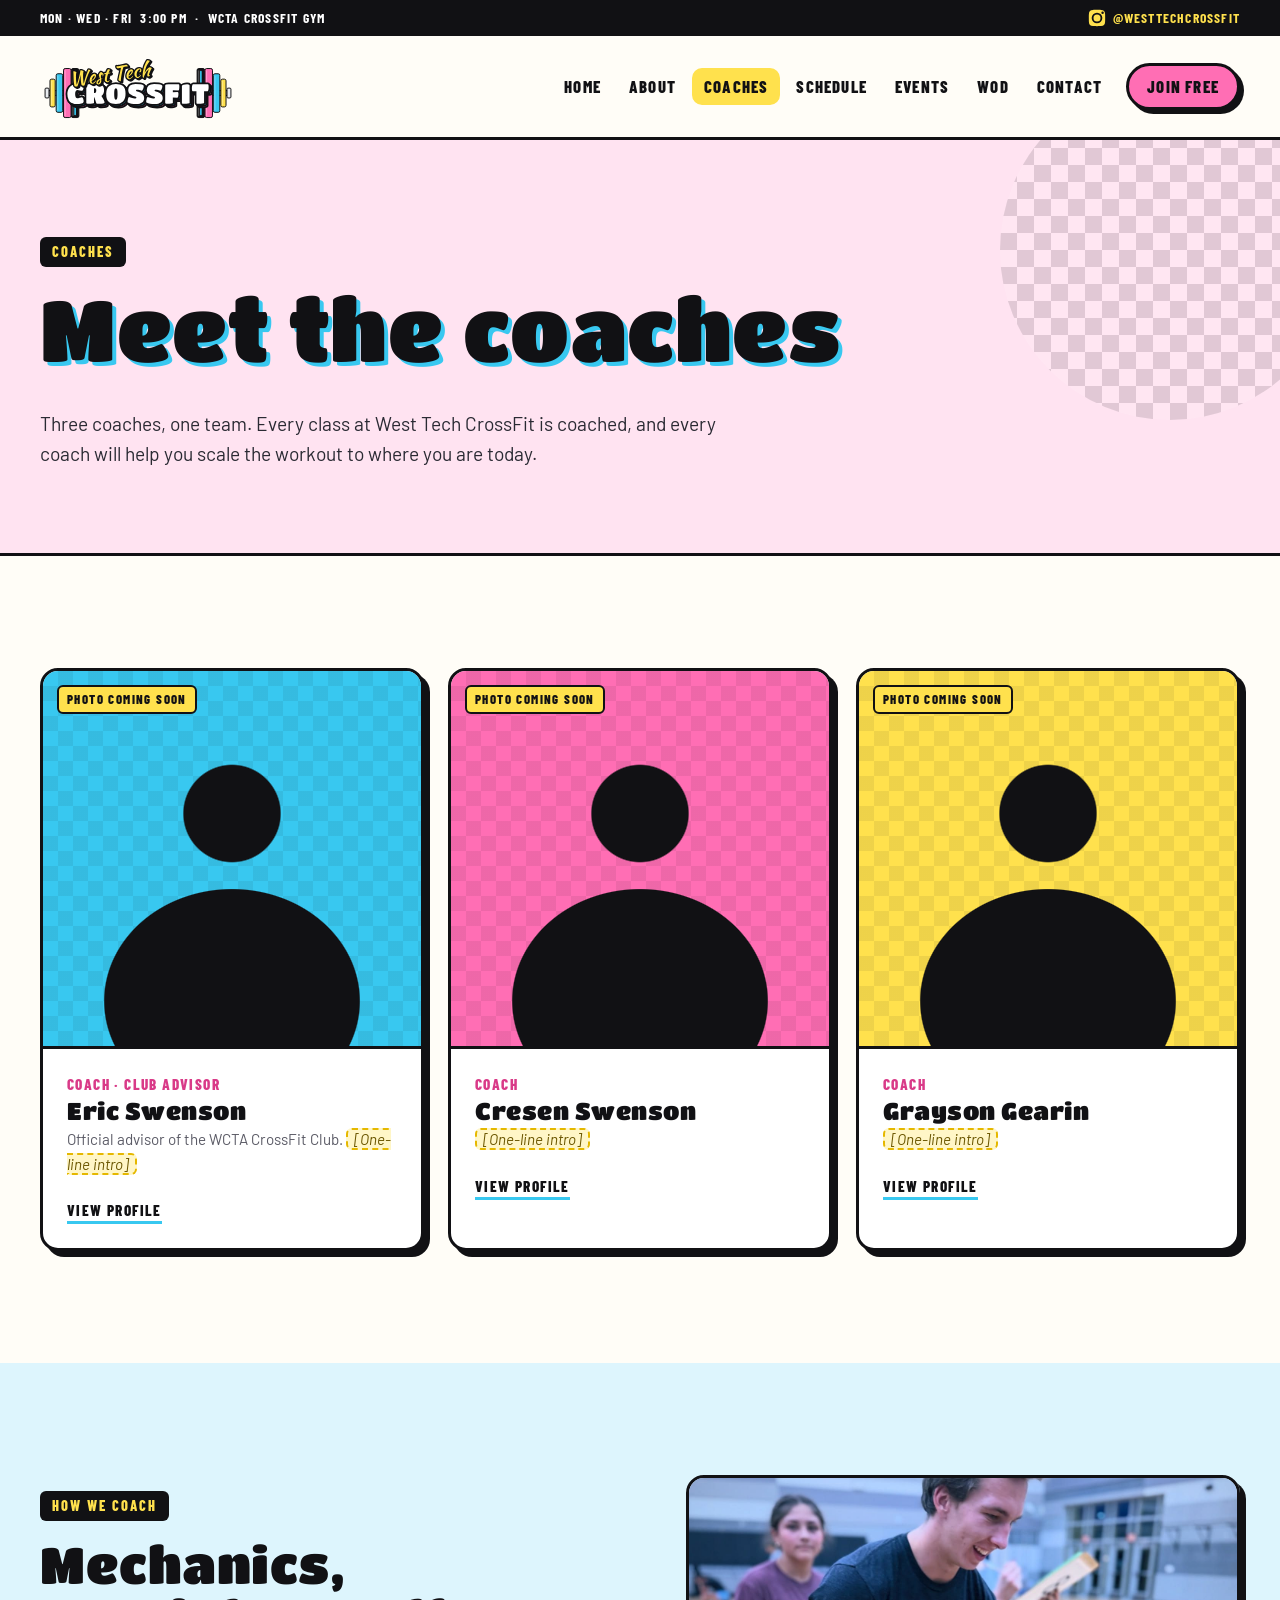
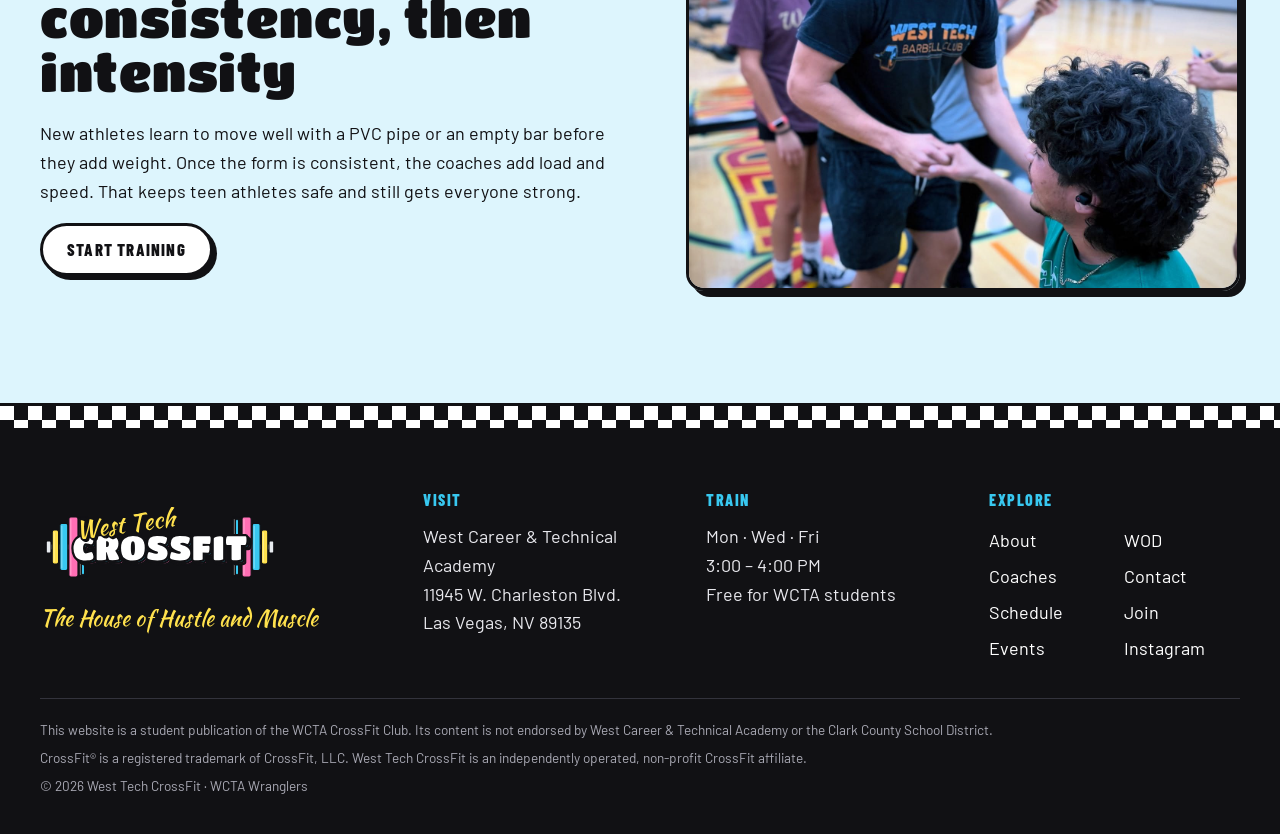
==== coaches/index.html @ 8a5da193 "Build West Tech CrossFit website Home, about, coaches (with profile pages), schedule, events, WOD, j" ====
<!doctype html>
<html lang="en">
<head>
  <meta charset="utf-8">
  <meta name="viewport" content="width=device-width, initial-scale=1">
  <title>Coaches · West Tech CrossFit</title>
  <meta name="description" content="Meet the West Tech CrossFit coaching team: Eric Swenson, Cresen Swenson and Grayson Gearin.">
  <link rel="icon" href="../assets/img/logo-mark.svg" type="image/svg+xml">
  <link rel="preconnect" href="https://fonts.googleapis.com">
  <link rel="preconnect" href="https://fonts.gstatic.com" crossorigin>
  <link href="https://fonts.googleapis.com/css2?family=Barlow+Condensed:wght@600;700;800&family=Barlow:wght@400;500;600;700&family=Kaushan+Script&family=Titan+One&display=swap" rel="stylesheet">
  <link rel="stylesheet" href="../assets/css/style.css">
  <script>document.documentElement.classList.add("js")</script>
</head>
<body data-root="../" data-page="coaches">
  <header id="site-header"></header>

  <main>
    <section class="page-hero pink">
      <div class="wrap">
        <span class="eyebrow">Coaches</span>
        <h1>Meet the coaches</h1>
        <p class="lead">Three coaches, one team. Every class at West Tech CrossFit is coached, and every coach will help you scale the workout to where you are today.</p>
      </div>
    </section>

    <section class="section">
      <div class="wrap">
        <div class="grid grid-3">
          <a class="card coach-card reveal" href="eric-swenson.html">
            <div class="photo-slot"><img src="../images/coaches/eric-swenson.jpg" alt="Coach Eric Swenson" data-fallback></div>
            <div class="coach-body">
              <span class="role">Coach · Club Advisor</span>
              <h3>Eric Swenson</h3>
              <p class="note">Official advisor of the WCTA CrossFit Club. <span class="tbd">[One-line intro]</span></p>
              <span class="more">View profile</span>
            </div>
          </a>
          <a class="card coach-card reveal" href="cresen-swenson.html">
            <div class="photo-slot pink"><img src="../images/coaches/cresen-swenson.jpg" alt="Coach Cresen Swenson" data-fallback></div>
            <div class="coach-body">
              <span class="role">Coach</span>
              <h3>Cresen Swenson</h3>
              <p class="note"><span class="tbd">[One-line intro]</span></p>
              <span class="more">View profile</span>
            </div>
          </a>
          <a class="card coach-card reveal" href="grayson-gearin.html">
            <div class="photo-slot yellow"><img src="../images/coaches/grayson-gearin.jpg" alt="Coach Grayson Gearin" data-fallback></div>
            <div class="coach-body">
              <span class="role">Coach</span>
              <h3>Grayson Gearin</h3>
              <p class="note"><span class="tbd">[One-line intro]</span></p>
              <span class="more">View profile</span>
            </div>
          </a>
        </div>
      </div>
    </section>

    <section class="section bg-cyan">
      <div class="wrap split">
        <div class="reveal">
          <span class="eyebrow">How we coach</span>
          <h2>Mechanics, consistency, then intensity</h2>
          <p>New athletes learn to move well with a PVC pipe or an empty bar before they add weight. Once the form is consistent, the coaches add load and speed. That keeps teen athletes safe and still gets everyone strong.</p>
          <a class="btn" href="../join.html">Start training</a>
        </div>
        <div class="framed reveal" style="aspect-ratio: 4 / 3"><img src="../images/gallery/judge-high-five.jpg" alt="A coach congratulating an athlete after a heat" loading="lazy"></div>
      </div>
    </section>
  </main>

  <footer id="site-footer"></footer>
  <script src="../assets/js/config.js"></script>
  <script src="../assets/js/site.js"></script>
</body>
</html>
---- assets/css/style.css ----
/* =========================================================
   West Tech CrossFit — site styles
   Palette pulled from the "Fast Times at West Tech High" look:
   cyan, pink, yellow, black-and-white checkerboard.
   ========================================================= */
:root {
  --bg: #FFFDF7;
  --paper: #FFFFFF;
  --ink: #111114;
  --ink-2: #2A2A33;
  --muted: #5B5B66;
  --line: #E8E4DA;
  --cyan: #38C8F0;
  --cyan-deep: #0E8FB8;
  --cyan-soft: #DDF5FD;
  --pink: #FF6EB4;
  --pink-deep: #D93A88;
  --pink-soft: #FFE3F1;
  --yellow: #FFE14D;
  --yellow-soft: #FFF6C7;
  --radius: 18px;
  --shadow: 6px 6px 0 var(--ink);
  --font-display: "Titan One", "Arial Black", system-ui, sans-serif;
  --font-cond: "Barlow Condensed", "Arial Narrow", system-ui, sans-serif;
  --font-body: "Barlow", system-ui, -apple-system, "Segoe UI", sans-serif;
  --font-script: "Kaushan Script", "Brush Script MT", cursive;
}

*, *::before, *::after { box-sizing: border-box; }
html { scroll-behavior: smooth; -webkit-text-size-adjust: 100%; }
body {
  margin: 0;
  background: var(--bg);
  color: var(--ink);
  font: 400 18px/1.6 var(--font-body);
  overflow-x: hidden;
}
img { max-width: 100%; display: block; }
a { color: var(--cyan-deep); text-decoration-thickness: 2px; text-underline-offset: 3px; }
a:hover { color: var(--pink-deep); }
h1, h2, h3 { font-family: var(--font-display); font-weight: 400; line-height: 1.05; letter-spacing: .5px; margin: 0 0 .4em; }
h1 { font-size: clamp(2.6rem, 7vw, 5.4rem); }
h2 { font-size: clamp(2rem, 4.5vw, 3.2rem); }
h3 { font-size: 1.5rem; }
h4 { font-family: var(--font-cond); text-transform: uppercase; letter-spacing: 1.5px; font-weight: 800; font-size: 1rem; margin: 0 0 .6em; }
p { margin: 0 0 1em; }
.sr-only { position: absolute; width: 1px; height: 1px; overflow: hidden; clip: rect(0 0 0 0); white-space: nowrap; }
.wrap { width: min(1200px, 100% - 32px); margin-inline: auto; }
.script { font-family: var(--font-script); }
.eyebrow {
  display: inline-block; font: 800 .9rem/1 var(--font-cond); text-transform: uppercase; letter-spacing: 2px;
  background: var(--ink); color: var(--yellow); padding: 8px 12px; border-radius: 6px; margin-bottom: 16px;
}
.lead { font-size: 1.2rem; color: var(--ink-2); max-width: 62ch; }

/* Placeholder text you still need to fill in */
.tbd {
  background: var(--yellow-soft);
  border: 2px dashed #E5B800;
  border-radius: 6px;
  padding: 0 6px;
  color: #6B5600;
  font-style: italic;
}

/* ---------- Buttons ---------- */
.btn {
  display: inline-flex; align-items: center; gap: 8px;
  font: 800 1.05rem/1 var(--font-cond); text-transform: uppercase; letter-spacing: 1.2px;
  padding: 15px 24px; border-radius: 999px; border: 3px solid var(--ink);
  color: var(--ink); background: var(--paper); text-decoration: none;
  box-shadow: 4px 4px 0 var(--ink); transition: transform .12s ease, box-shadow .12s ease;
  cursor: pointer;
}
.btn:hover { transform: translate(-2px, -2px); box-shadow: 6px 6px 0 var(--ink); color: var(--ink); }
.btn:active { transform: translate(2px, 2px); box-shadow: 1px 1px 0 var(--ink); }
.btn-pink { background: var(--pink); }
.btn-cyan { background: var(--cyan); }
.btn-yellow { background: var(--yellow); }
.btn.is-disabled { opacity: .55; pointer-events: none; }

/* ---------- Header ---------- */
#site-header { position: sticky; top: 0; z-index: 50; background: rgba(255, 253, 247, .94); backdrop-filter: blur(8px); border-bottom: 3px solid var(--ink); }
.topbar { background: var(--ink); color: #fff; font: 700 .85rem/1 var(--font-cond); letter-spacing: 1.2px; text-transform: uppercase; }
.topbar-inner { display: flex; justify-content: space-between; align-items: center; padding: 8px 0; gap: 12px; }
.topbar a { color: var(--yellow); text-decoration: none; display: inline-flex; align-items: center; gap: 6px; }
.nav { display: flex; align-items: center; justify-content: space-between; gap: 16px; padding: 8px 0; }
.brand img { width: 196px; height: auto; }
.nav-links { list-style: none; display: flex; align-items: center; gap: 4px; margin: 0; padding: 0; }
.nav-links a:not(.btn) {
  display: block; padding: 10px 12px; border-radius: 10px;
  font: 800 1.05rem/1 var(--font-cond); text-transform: uppercase; letter-spacing: 1.2px;
  color: var(--ink); text-decoration: none;
}
.nav-links a:not(.btn):hover { background: var(--cyan-soft); }
.nav-links a[aria-current="page"] { background: var(--yellow); }
.nav-cta { margin-left: 8px; }
.nav-cta .btn { padding: 12px 18px; }
.nav-toggle { display: none; background: none; border: 3px solid var(--ink); border-radius: 10px; width: 48px; height: 44px; padding: 8px; cursor: pointer; }
.nav-toggle span:not(.sr-only) { display: block; height: 3px; background: var(--ink); border-radius: 2px; margin: 4px 0; transition: transform .2s; }

@media (max-width: 960px) {
  .topbar-inner span { display: none; }
  .topbar-inner { justify-content: flex-end; }
  .nav-toggle { display: block; }
  .nav-links {
    display: none; position: absolute; left: 0; right: 0; top: 100%;
    flex-direction: column; align-items: stretch; gap: 0;
    background: var(--bg); border-bottom: 3px solid var(--ink); padding: 8px 16px 16px;
  }
  #site-header.open .nav-links { display: flex; }
  .nav-links a:not(.btn) { padding: 14px 8px; font-size: 1.2rem; border-bottom: 1px solid var(--line); border-radius: 0; }
  .nav-cta { margin: 12px 0 0; }
  .nav-cta .btn { justify-content: center; width: 100%; }
  #site-header.open .nav-toggle span:nth-child(1) { transform: translateY(7px) rotate(45deg); }
  #site-header.open .nav-toggle span:nth-child(2) { opacity: 0; }
  #site-header.open .nav-toggle span:nth-child(3) { transform: translateY(-7px) rotate(-45deg); }
  .brand img { width: 140px; }
}

/* ---------- Decorative bits ---------- */
.checker-band {
  height: 28px;
  background: conic-gradient(var(--ink) 25%, #fff 0 50%, var(--ink) 0 75%, #fff 0) 0 0 / 28px 28px;
  border-block: 3px solid var(--ink);
}
.blob { position: absolute; border-radius: 50%; z-index: 0; pointer-events: none; }

/* ---------- Hero ---------- */
.hero { position: relative; min-height: min(88vh, 820px); display: grid; align-items: end; color: #fff; overflow: hidden; border-bottom: 3px solid var(--ink); }
.hero-media { position: absolute; inset: 0; }
.hero-media img { width: 100%; height: 100%; object-fit: cover; object-position: 50% 30%; }
.hero::after {
  content: ""; position: absolute; inset: 0;
  background:
    linear-gradient(180deg, rgba(17,17,20,.05) 0%, rgba(17,17,20,.35) 45%, rgba(17,17,20,.88) 100%),
    linear-gradient(100deg, rgba(56,200,240,.35), rgba(255,110,180,.25));
}
.hero-content { position: relative; z-index: 1; padding: 120px 0 64px; }
.hero h1 { color: #fff; text-shadow: 4px 4px 0 var(--pink), 8px 8px 0 var(--ink); max-width: 13ch; }
.hero .script { font-size: clamp(1.6rem, 3.5vw, 2.4rem); color: var(--yellow); display: block; margin-bottom: 4px; text-shadow: 2px 2px 0 var(--ink); }
.hero p { font-size: 1.25rem; max-width: 52ch; color: #F4F4F6; }
.hero-ctas { display: flex; flex-wrap: wrap; gap: 14px; margin-top: 26px; }

/* Ticker */
.ticker { background: var(--yellow); border-bottom: 3px solid var(--ink); overflow: hidden; white-space: nowrap; }
.ticker-track { display: inline-flex; gap: 40px; padding: 14px 0; animation: ticker 32s linear infinite; font: 800 1.3rem/1 var(--font-cond); text-transform: uppercase; letter-spacing: 1.5px; }
.ticker-track span::after { content: "✦"; margin-left: 40px; color: var(--pink-deep); }
@keyframes ticker { to { transform: translateX(-50%); } }
@media (prefers-reduced-motion: reduce) { .ticker-track { animation: none; } html { scroll-behavior: auto; } }

/* ---------- Sections ---------- */
.section { padding: clamp(64px, 9vw, 112px) 0; position: relative; }
.section-head { display: flex; justify-content: space-between; align-items: end; gap: 24px; flex-wrap: wrap; margin-bottom: 40px; }
.section-head h2 { margin: 0; }
.section-head p { margin: 0; max-width: 46ch; color: var(--muted); }
.bg-cyan { background: var(--cyan-soft); }
.bg-pink { background: var(--pink-soft); }
.bg-yellow { background: var(--yellow-soft); }
.bg-ink { background: var(--ink); color: #fff; }
.bg-ink .section-head p, .bg-ink .lead { color: #D6D6DE; }

.page-hero { padding: clamp(56px, 8vw, 96px) 0 clamp(40px, 6vw, 64px); position: relative; overflow: hidden; border-bottom: 3px solid var(--ink); background: var(--cyan-soft); }
.page-hero.pink { background: var(--pink-soft); }
.page-hero.yellow { background: var(--yellow-soft); }
.page-hero .wrap { position: relative; z-index: 1; }
.page-hero h1 { text-shadow: 4px 4px 0 var(--pink); }
.page-hero.pink h1 { text-shadow: 4px 4px 0 var(--cyan); }
.page-hero::before {
  content: ""; position: absolute; right: -60px; top: -60px; width: 340px; height: 340px; border-radius: 50%;
  background: conic-gradient(var(--ink) 25%, #fff 0 50%, var(--ink) 0 75%, #fff 0) 0 0 / 34px 34px;
  opacity: .12;
}

/* ---------- Cards ---------- */
.grid { display: grid; gap: 24px; }
.grid-3 { grid-template-columns: repeat(auto-fit, minmax(min(280px, 100%), 1fr)); }
.grid-2 { grid-template-columns: repeat(auto-fit, minmax(min(380px, 100%), 1fr)); }
.card {
  background: var(--paper); border: 3px solid var(--ink); border-radius: var(--radius);
  box-shadow: var(--shadow); padding: 28px; position: relative; color: var(--ink);
}
.card h3 { margin-bottom: .3em; }
.card .tag { font: 800 .85rem/1 var(--font-cond); text-transform: uppercase; letter-spacing: 1.5px; color: var(--muted); }
.card.cyan { background: var(--cyan); }
.card.pink { background: var(--pink); }
.card.yellow { background: var(--yellow); }
.card .icon { width: 56px; height: 56px; border-radius: 14px; border: 3px solid var(--ink); background: #fff; display: grid; place-items: center; font-size: 28px; margin-bottom: 16px; }
.program-card { padding: 0; overflow: hidden; display: flex; flex-direction: column; }
.program-card .program-img { aspect-ratio: 4 / 3; border-bottom: 3px solid var(--ink); background: var(--cyan-soft); overflow: hidden; }
.program-card .program-img img { width: 100%; height: 100%; object-fit: cover; }
.program-card .program-body { padding: 24px 26px 28px; flex: 1; }

/* Quick facts */
.facts { display: grid; grid-template-columns: repeat(auto-fit, minmax(min(220px, 100%), 1fr)); gap: 0; border: 3px solid var(--ink); border-radius: var(--radius); overflow: hidden; background: var(--paper); box-shadow: var(--shadow); }
.fact { padding: 26px; border-right: 3px solid var(--ink); }
.fact:last-child { border-right: 0; }
.fact strong { display: block; font: 400 2rem/1.1 var(--font-display); }
.fact span { font: 700 .95rem/1.3 var(--font-cond); text-transform: uppercase; letter-spacing: 1.3px; color: var(--muted); }
.fact:nth-child(1) { background: var(--cyan-soft); }
.fact:nth-child(2) { background: var(--pink-soft); }
.fact:nth-child(3) { background: var(--yellow-soft); }
@media (max-width: 760px) { .fact { border-right: 0; border-bottom: 3px solid var(--ink); } .fact:last-child { border-bottom: 0; } }

/* ---------- Gallery ---------- */
.gallery { display: grid; grid-template-columns: repeat(4, 1fr); grid-auto-rows: 230px; grid-auto-flow: dense; gap: 14px; }
.gallery a { display: block; border: 3px solid var(--ink); border-radius: 14px; overflow: hidden; position: relative; background: var(--ink); }
.gallery a.big { grid-column: span 2; grid-row: span 2; }
.gallery a.tall { grid-row: span 2; }
.gallery a.wide { grid-column: span 2; }
.gallery img { width: 100%; height: 100%; object-fit: cover; transition: transform .4s ease, opacity .3s; }
@media (max-width: 820px) {
  .gallery { grid-template-columns: repeat(2, 1fr); grid-auto-rows: 170px; gap: 10px; }
}
.gallery a:hover img { transform: scale(1.04); opacity: .92; }
.gallery a::after {
  content: attr(data-caption); position: absolute; left: 10px; bottom: 10px; right: 10px;
  font: 800 .85rem/1.2 var(--font-cond); text-transform: uppercase; letter-spacing: 1.2px;
  color: var(--ink); background: var(--yellow); border: 2px solid var(--ink); border-radius: 8px; padding: 6px 9px;
  width: fit-content; transform: translateY(8px); opacity: 0; transition: .2s;
}
.gallery a:hover::after, .gallery a:focus-visible::after { opacity: 1; transform: none; }

.lightbox { position: fixed; inset: 0; z-index: 100; background: rgba(10,10,12,.94); display: none; align-items: center; justify-content: center; padding: 56px 64px; }
.lightbox.open { display: flex; }
.lightbox img { max-width: 100%; max-height: 100%; border: 3px solid #fff; border-radius: 12px; }
.lightbox button { position: absolute; background: var(--yellow); color: var(--ink); border: 3px solid var(--ink); border-radius: 50%; width: 52px; height: 52px; font-size: 30px; line-height: 1; cursor: pointer; }
.lb-close { top: 14px; right: 14px; }
.lb-prev { left: 12px; top: 50%; transform: translateY(-50%); }
.lb-next { right: 12px; top: 50%; transform: translateY(-50%); }
@media (max-width: 600px) { .lightbox { padding: 72px 8px; } .lb-prev, .lb-next { top: auto; bottom: 10px; transform: none; } }

/* ---------- Coaches ---------- */
.coach-card { padding: 0; overflow: hidden; text-decoration: none; display: flex; flex-direction: column; transition: transform .15s, box-shadow .15s; }
.coach-card:hover { transform: translate(-3px, -3px); box-shadow: 9px 9px 0 var(--ink); color: var(--ink); }
.coach-card .coach-body { padding: 20px 24px 24px; }
.coach-card h3 { margin: 0 0 4px; }
.coach-card .role { font: 800 .95rem/1.2 var(--font-cond); text-transform: uppercase; letter-spacing: 1.4px; color: var(--pink-deep); }
.coach-card .more { display: inline-block; margin-top: 12px; font: 800 .95rem/1 var(--font-cond); text-transform: uppercase; letter-spacing: 1.4px; color: var(--ink); border-bottom: 3px solid var(--cyan); padding-bottom: 3px; }

.photo-slot { position: relative; aspect-ratio: 4 / 5; background: var(--cyan-soft); border-bottom: 3px solid var(--ink); overflow: hidden; }
.photo-slot img { width: 100%; height: 100%; object-fit: cover; }
.photo-slot.empty {
  background:
    radial-gradient(circle at 50% 38%, var(--ink) 0 16%, transparent 16.5%),
    radial-gradient(ellipse 34% 30% at 50% 88%, var(--ink) 0 99%, transparent 100%),
    conic-gradient(rgba(17,17,20,.07) 25%, transparent 0 50%, rgba(17,17,20,.07) 0 75%, transparent 0) 0 0 / 30px 30px,
    var(--slot-bg, var(--cyan));
}
.photo-slot.empty::after {
  content: "Photo coming soon"; position: absolute; top: 14px; left: 14px;
  font: 800 .8rem/1 var(--font-cond); text-transform: uppercase; letter-spacing: 1.4px;
  background: var(--yellow); border: 2px solid var(--ink); border-radius: 6px; padding: 6px 8px;
}
.photo-slot.pink { --slot-bg: var(--pink); }
.photo-slot.yellow { --slot-bg: var(--yellow); }

.profile { display: grid; grid-template-columns: minmax(260px, 400px) 1fr; gap: clamp(28px, 5vw, 64px); align-items: start; }
.profile .photo-frame { border: 3px solid var(--ink); border-radius: var(--radius); overflow: hidden; box-shadow: var(--shadow); position: sticky; top: 140px; }
.profile .photo-frame .photo-slot { border-bottom: 0; }
.profile h1 { margin-bottom: 8px; }
.profile .role { font: 800 1.1rem/1.2 var(--font-cond); text-transform: uppercase; letter-spacing: 1.6px; color: var(--pink-deep); margin-bottom: 24px; }
@media (max-width: 820px) { .profile { grid-template-columns: 1fr; } .profile .photo-frame { position: static; max-width: 420px; } }
.profile-block { margin-top: 36px; }
.profile-block h2 { font-size: 1.9rem; display: flex; align-items: center; gap: 12px; }
.profile-block h2::before { content: ""; width: 18px; height: 18px; border-radius: 50%; background: var(--cyan); border: 3px solid var(--ink); flex: none; }
.cert-list { list-style: none; padding: 0; margin: 0; display: grid; gap: 12px; grid-template-columns: repeat(auto-fill, minmax(min(240px, 100%), 1fr)); }
.cert {
  border: 3px solid var(--ink); border-radius: 14px; padding: 14px 16px; background: var(--paper);
  display: grid; grid-template-columns: 48px 1fr; gap: 12px; align-items: center; box-shadow: 3px 3px 0 var(--ink);
}
.cert .badge { width: 48px; height: 48px; border-radius: 50%; border: 3px solid var(--ink); display: grid; place-items: center; font: 400 .85rem/1 var(--font-display); background: var(--yellow); }
.cert:nth-child(3n+2) .badge { background: var(--cyan); }
.cert:nth-child(3n+3) .badge { background: var(--pink); }
.cert strong { display: block; font: 800 1.05rem/1.2 var(--font-cond); text-transform: uppercase; letter-spacing: 1px; }
.cert small { color: var(--muted); font-size: .9rem; }
.stat-row { display: grid; grid-template-columns: repeat(auto-fit, minmax(min(180px, 100%), 1fr)); gap: 12px; }
.stat { border: 3px solid var(--ink); border-radius: 14px; padding: 14px 16px; background: var(--paper); }
.stat span { display: block; font: 800 .8rem/1.2 var(--font-cond); text-transform: uppercase; letter-spacing: 1.4px; color: var(--muted); }
.stat strong { font-size: 1.1rem; }
.crumbs { font: 700 .95rem/1 var(--font-cond); text-transform: uppercase; letter-spacing: 1.3px; margin-bottom: 24px; }
.crumbs a { color: var(--ink); }

/* ---------- Schedule ---------- */
.week { display: grid; grid-template-columns: repeat(5, 1fr); border: 3px solid var(--ink); border-radius: var(--radius); overflow: hidden; background: var(--paper); box-shadow: var(--shadow); }
.day { border-right: 3px solid var(--ink); min-height: 220px; display: flex; flex-direction: column; }
.day:last-child { border-right: 0; }
.day h3 { margin: 0; padding: 14px; font-size: 1.3rem; border-bottom: 3px solid var(--ink); background: var(--ink); color: #fff; text-align: center; }
.day .slot { margin: 12px; padding: 14px; border: 3px solid var(--ink); border-radius: 12px; background: var(--cyan); }
.day .slot.adult { background: var(--pink); }
.day .slot strong { display: block; font: 800 1.15rem/1.15 var(--font-cond); text-transform: uppercase; letter-spacing: .8px; }
.day .slot span { font-size: .95rem; }
.day .rest { margin: auto; color: var(--muted); font: 700 .95rem/1 var(--font-cond); text-transform: uppercase; letter-spacing: 1.4px; padding: 24px 8px; text-align: center; }
@media (max-width: 820px) { .week { grid-template-columns: 1fr; } .day { border-right: 0; border-bottom: 3px solid var(--ink); min-height: 0; } .day:last-child { border-bottom: 0; } .day .rest { padding: 16px; } }

.map { border: 3px solid var(--ink); border-radius: var(--radius); overflow: hidden; box-shadow: var(--shadow); aspect-ratio: 16 / 10; background: var(--cyan-soft); }
.map iframe { width: 100%; height: 100%; border: 0; display: block; }

/* ---------- Events ---------- */
.event { display: grid; grid-template-columns: 300px 1fr; border: 3px solid var(--ink); border-radius: var(--radius); overflow: hidden; background: var(--paper); box-shadow: var(--shadow); }
.event + .event { margin-top: 32px; }
.event-art { position: relative; border-right: 3px solid var(--ink); display: grid; place-items: center; padding: 28px; text-align: center; min-height: 260px; overflow: hidden; }
.event-art .big { font: 400 2.4rem/1 var(--font-display); color: #fff; text-shadow: 3px 3px 0 var(--ink); -webkit-text-stroke: 1.5px var(--ink); position: relative; }
.event-art .sub { font: 800 1rem/1.1 var(--font-cond); text-transform: uppercase; letter-spacing: 2px; background: var(--ink); color: #fff; padding: 6px 10px; border-radius: 6px; display: inline-block; margin-top: 12px; position: relative; }
.art-fast { background: conic-gradient(var(--ink) 25%, #fff 0 50%, var(--ink) 0 75%, #fff 0) 0 0 / 40px 40px; }
.art-fast::before { content: ""; position: absolute; width: 220px; height: 220px; border-radius: 50%; background: var(--yellow); left: -60px; bottom: -70px; border: 3px solid var(--ink); }
.art-fast::after { content: ""; position: absolute; width: 160px; height: 160px; background: var(--pink); right: -40px; top: -30px; transform: rotate(28deg); border: 3px solid var(--ink); }
.art-fast .disc { position: relative; z-index: 1; background: var(--ink); border-radius: 50%; width: 200px; height: 200px; display: grid; place-items: center; border: 4px solid #fff; box-shadow: 0 0 0 3px var(--ink); }
.art-fast .big { font-size: 2.1rem; color: #fff; text-shadow: none; -webkit-text-stroke: 0; transform: rotate(-6deg); }
.art-teen { background: linear-gradient(135deg, var(--cyan), var(--pink)); }
.art-open { background: var(--yellow); }
.art-masters { background: var(--pink); }
.event-body { padding: 28px 32px; }
.event-meta { display: flex; flex-wrap: wrap; gap: 8px; margin-bottom: 14px; }
.chip { font: 800 .85rem/1 var(--font-cond); text-transform: uppercase; letter-spacing: 1.3px; padding: 8px 10px; border: 2px solid var(--ink); border-radius: 999px; background: var(--paper); }
.chip.c { background: var(--cyan-soft); }
.chip.p { background: var(--pink-soft); }
.chip.y { background: var(--yellow-soft); }
.checklist { list-style: none; padding: 0; margin: 0 0 18px; display: grid; gap: 6px; }
.checklist li { padding-left: 30px; position: relative; }
.checklist li::before { content: "✓"; position: absolute; left: 0; top: 2px; width: 22px; height: 22px; border-radius: 50%; background: var(--cyan); border: 2px solid var(--ink); display: grid; place-items: center; font-size: .8rem; font-weight: 800; }
.timeline { list-style: none; padding: 0; margin: 0 0 18px; display: grid; gap: 8px; }
.timeline li { display: flex; gap: 12px; align-items: baseline; }
.timeline b { font: 800 1rem/1.2 var(--font-cond); text-transform: uppercase; letter-spacing: 1px; min-width: 9.5em; }
@media (max-width: 820px) { .event { grid-template-columns: 1fr; } .event-art { border-right: 0; border-bottom: 3px solid var(--ink); min-height: 220px; } .event-body { padding: 22px; } }

/* ---------- WOD ---------- */
.wod-board { background: var(--ink); color: #fff; border: 3px solid var(--ink); border-radius: var(--radius); box-shadow: 6px 6px 0 var(--pink); padding: clamp(24px, 4vw, 40px); }
.wod-board h3 { color: var(--yellow); font-size: 2rem; }
.wod-board .movements { font: 700 1.35rem/1.6 var(--font-cond); text-transform: uppercase; letter-spacing: 1px; margin: 12px 0 18px; }
.wod-board .scales { display: grid; grid-template-columns: repeat(auto-fit, minmax(min(200px, 100%), 1fr)); gap: 12px; }
.wod-board .scale { border: 2px solid #fff; border-radius: 12px; padding: 12px 14px; }
.wod-board .scale b { font: 800 .95rem/1 var(--font-cond); text-transform: uppercase; letter-spacing: 1.4px; display: block; margin-bottom: 6px; }
.wod-board .scale:nth-child(1) b { color: var(--pink); }
.wod-board .scale:nth-child(2) b { color: var(--cyan); }
.wod-board .scale:nth-child(3) b { color: var(--yellow); }
#sugarwod-embed.live { border: 3px solid var(--ink); border-radius: var(--radius); overflow: hidden; box-shadow: var(--shadow); background: #fff; }
#sugarwod-embed iframe { width: 100%; height: 720px; border: 0; display: block; }
.bench { border: 3px solid var(--ink); border-radius: var(--radius); padding: 22px 24px; background: var(--paper); box-shadow: 4px 4px 0 var(--ink); }
.bench h3 { font-size: 1.8rem; margin: 0; }
.bench .type { font: 800 .85rem/1 var(--font-cond); text-transform: uppercase; letter-spacing: 1.4px; color: var(--pink-deep); margin-bottom: 10px; display: block; }
.bench ul { margin: 0 0 10px; padding-left: 1.1em; }
.bench .scaled { font-size: .95rem; color: var(--muted); border-top: 2px dashed var(--line); padding-top: 10px; margin: 0; }

/* ---------- Join / FAQ ---------- */
.steps { counter-reset: s; display: grid; gap: 24px; grid-template-columns: repeat(auto-fit, minmax(min(260px, 100%), 1fr)); }
.step { counter-increment: s; }
.step::before { content: counter(s); display: grid; place-items: center; width: 64px; height: 64px; border-radius: 50%; border: 3px solid var(--ink); background: var(--yellow); font: 400 2rem/1 var(--font-display); margin-bottom: 14px; box-shadow: 3px 3px 0 var(--ink); }
.step:nth-child(2)::before { background: var(--cyan); }
.step:nth-child(3)::before { background: var(--pink); }
details { border: 3px solid var(--ink); border-radius: 14px; background: var(--paper); padding: 0 20px; box-shadow: 3px 3px 0 var(--ink); }
details + details { margin-top: 14px; }
summary { cursor: pointer; padding: 18px 0; font: 800 1.2rem/1.3 var(--font-cond); text-transform: uppercase; letter-spacing: .8px; list-style: none; display: flex; justify-content: space-between; gap: 16px; }
summary::-webkit-details-marker { display: none; }
summary::after { content: "+"; font: 400 1.6rem/1 var(--font-display); color: var(--pink-deep); }
details[open] summary::after { content: "–"; }
details p { padding-bottom: 6px; }

/* ---------- CTA band ---------- */
.cta-band { background: var(--pink); border-block: 3px solid var(--ink); position: relative; overflow: hidden; }
.cta-band .wrap { display: flex; flex-wrap: wrap; align-items: center; justify-content: space-between; gap: 24px; padding: clamp(48px, 7vw, 80px) 0; position: relative; z-index: 1; }
.cta-band h2 { margin: 0; text-shadow: 3px 3px 0 #fff; max-width: 16ch; }
.cta-band::before { content: ""; position: absolute; right: -80px; bottom: -120px; width: 380px; height: 380px; border-radius: 50%; background: var(--yellow); border: 3px solid var(--ink); }

/* ---------- Split layout ---------- */
.split { display: grid; grid-template-columns: 1.05fr 1fr; gap: clamp(28px, 5vw, 64px); align-items: center; }
.split.flip > :first-child { order: 2; }
.framed { border: 3px solid var(--ink); border-radius: var(--radius); overflow: hidden; box-shadow: var(--shadow); }
.framed img { width: 100%; height: 100%; object-fit: cover; }
@media (max-width: 860px) { .split { grid-template-columns: 1fr; } .split.flip > :first-child { order: 0; } }

/* ---------- Instagram strip ---------- */
.ig-strip { display: flex; flex-wrap: wrap; align-items: center; justify-content: space-between; gap: 20px; border: 3px solid var(--ink); border-radius: var(--radius); padding: 28px 32px; background: linear-gradient(110deg, var(--cyan-soft), var(--pink-soft) 60%, var(--yellow-soft)); box-shadow: var(--shadow); }
.ig-strip h3 { margin: 0; font-size: 2rem; }

/* ---------- Forms ---------- */
.form { display: grid; gap: 16px; }
.form .row { display: grid; grid-template-columns: 1fr 1fr; gap: 16px; }
@media (max-width: 640px) { .form .row { grid-template-columns: 1fr; } }
label { font: 800 .95rem/1.2 var(--font-cond); text-transform: uppercase; letter-spacing: 1.3px; display: grid; gap: 6px; }
input, select, textarea {
  font: 400 1.05rem/1.4 var(--font-body); color: var(--ink);
  border: 3px solid var(--ink); border-radius: 12px; padding: 12px 14px; background: #fff; width: 100%;
}
input:focus, select:focus, textarea:focus { outline: 3px solid var(--cyan); outline-offset: 2px; }
textarea { min-height: 150px; resize: vertical; }
.form-status { font-weight: 600; min-height: 1.4em; margin: 0; }
.contact-list { list-style: none; padding: 0; margin: 0; display: grid; gap: 14px; }
.contact-list li { border: 3px solid var(--ink); border-radius: 14px; padding: 14px 16px; background: var(--paper); }
.contact-list span { display: block; font: 800 .8rem/1.2 var(--font-cond); text-transform: uppercase; letter-spacing: 1.4px; color: var(--muted); }
.contact-list a { font-weight: 600; word-break: break-word; }

/* ---------- Footer ---------- */
#site-footer { background: var(--ink); color: #E9E9EE; margin-top: 0; }
.footer-grid { display: grid; grid-template-columns: 1.4fr 1fr 1fr 1fr; gap: 32px; padding: 56px 0 32px; }
.footer-brand img { width: 240px; height: auto; }
.footer-brand .script { color: var(--yellow); font-size: 1.4rem; margin-top: 10px; }
#site-footer h4 { color: var(--cyan); }
.footer-links { list-style: none; padding: 0; margin: 0; columns: 2; }
.footer-links a { color: #fff; text-decoration: none; line-height: 2; }
.footer-links a:hover { color: var(--pink); }
.legal { border-top: 1px solid #33333C; padding: 20px 0 32px; font-size: .85rem; color: #A9A9B4; }
.legal p { margin: 0 0 6px; }
@media (max-width: 860px) { .footer-grid { grid-template-columns: 1fr 1fr; } .footer-brand { grid-column: 1 / -1; } }
@media (max-width: 480px) { .footer-grid { grid-template-columns: 1fr; } }

/* ---------- Reveal animation ---------- */
.js .reveal { opacity: 0; transform: translateY(24px); transition: opacity .6s ease, transform .6s ease; }
.js .reveal.in { opacity: 1; transform: none; }
@media (prefers-reduced-motion: reduce) { .js .reveal { opacity: 1; transform: none; transition: none; } }

.center { text-align: center; }
.mt-0 { margin-top: 0; }
.mt-2 { margin-top: 32px; }
.stack > * + * { margin-top: 16px; }
.note { font-size: .95rem; color: var(--muted); }
.coach-card .photo-slot { aspect-ratio: 1 / 1; }
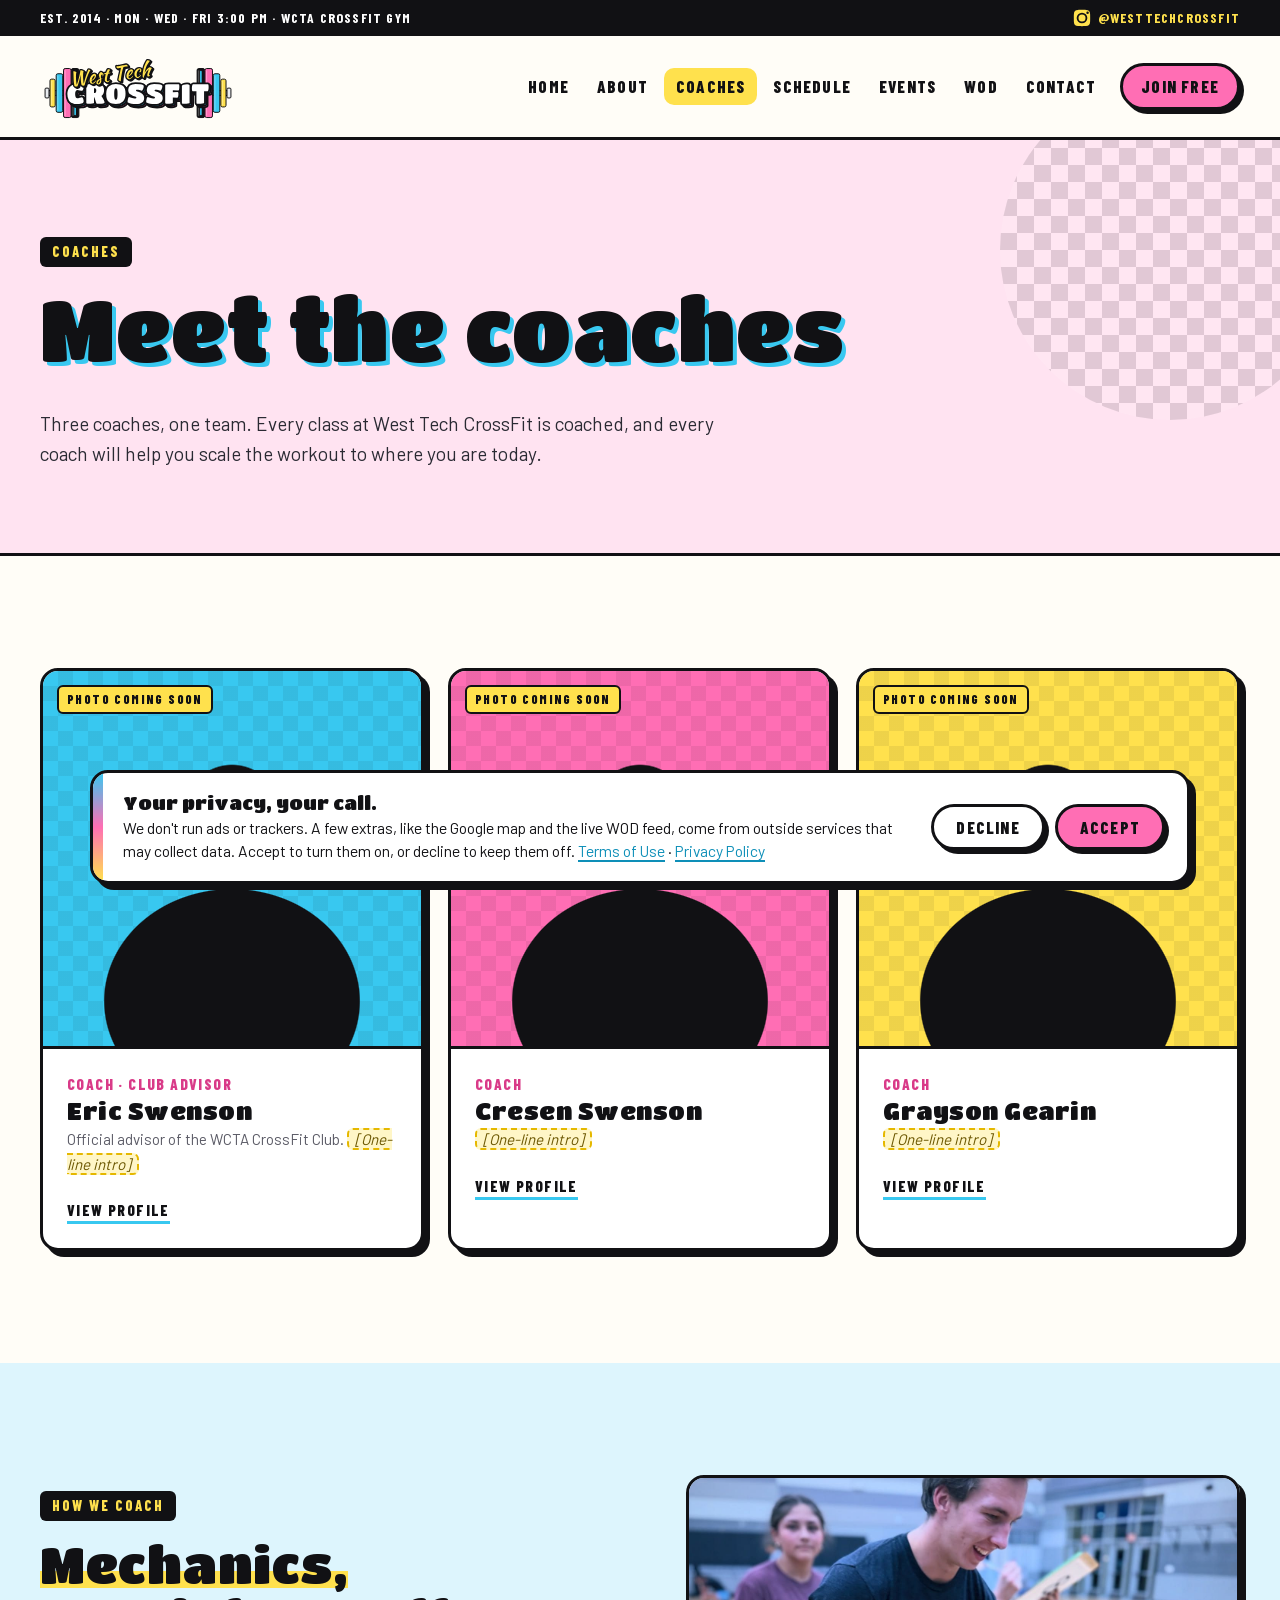
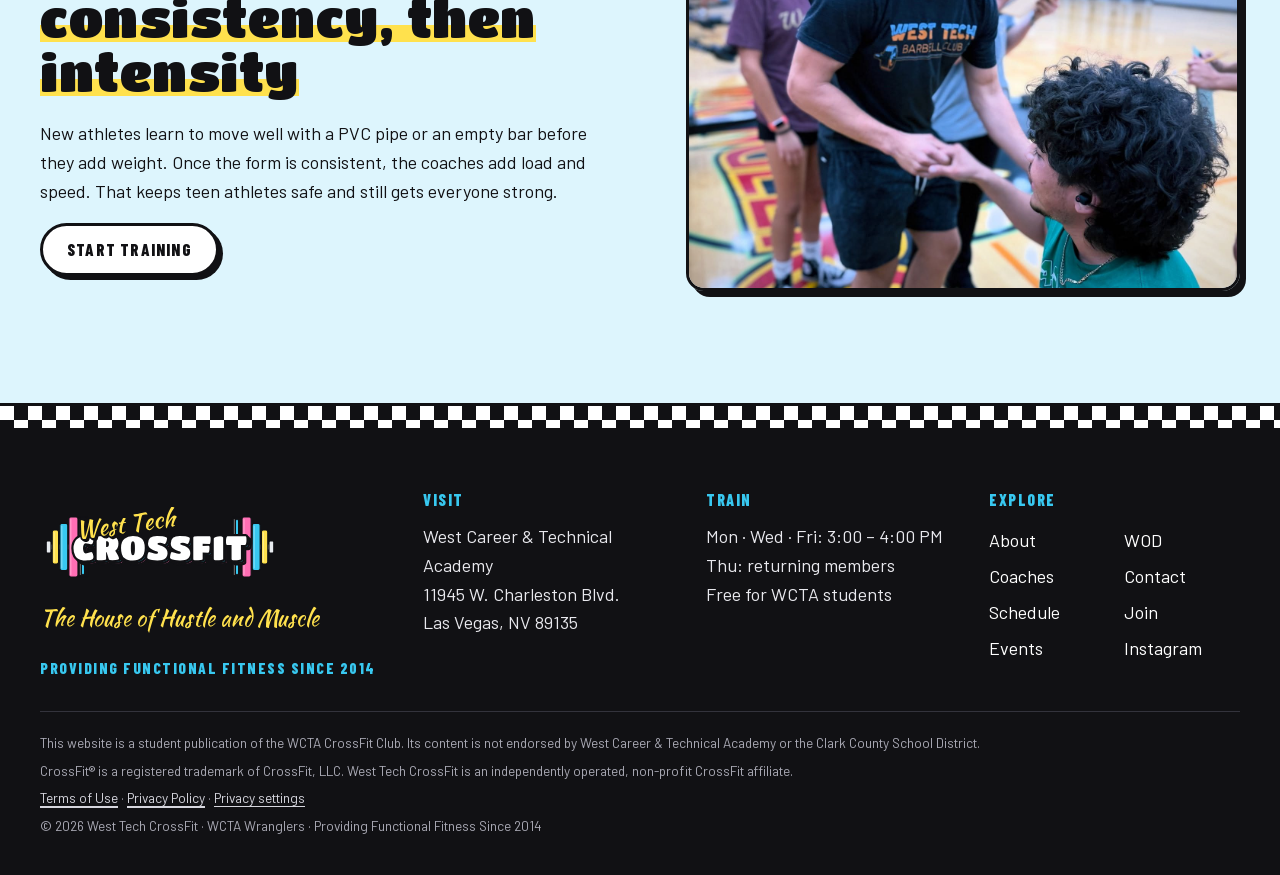
==== commit 0281dc19: "Site Builder, privacy banner, Thursday crew and 2014 updates (test branch)" ====
--- a/coaches/index.html
+++ b/coaches/index.html
@@ -6,9 +6,7 @@
   <title>Coaches · West Tech CrossFit</title>
   <meta name="description" content="Meet the West Tech CrossFit coaching team: Eric Swenson, Cresen Swenson and Grayson Gearin.">
   <link rel="icon" href="../assets/img/logo-mark.svg" type="image/svg+xml">
-  <link rel="preconnect" href="https://fonts.googleapis.com">
-  <link rel="preconnect" href="https://fonts.gstatic.com" crossorigin>
-  <link href="https://fonts.googleapis.com/css2?family=Barlow+Condensed:wght@600;700;800&family=Barlow:wght@400;500;600;700&family=Kaushan+Script&family=Titan+One&display=swap" rel="stylesheet">
+  <link rel="stylesheet" href="../assets/fonts/fonts.css">
   <link rel="stylesheet" href="../assets/css/style.css">
   <script>document.documentElement.classList.add("js")</script>
 </head>
@@ -27,7 +25,7 @@
     <section class="section">
       <div class="wrap">
         <div class="grid grid-3">
-          <a class="card coach-card reveal" href="eric-swenson.html">
+          <a class="card coach-card reveal" href="eric-swenson">
             <div class="photo-slot"><img src="../images/coaches/eric-swenson.jpg" alt="Coach Eric Swenson" data-fallback></div>
             <div class="coach-body">
               <span class="role">Coach · Club Advisor</span>
@@ -36,7 +34,7 @@
               <span class="more">View profile</span>
             </div>
           </a>
-          <a class="card coach-card reveal" href="cresen-swenson.html">
+          <a class="card coach-card reveal" href="cresen-swenson">
             <div class="photo-slot pink"><img src="../images/coaches/cresen-swenson.jpg" alt="Coach Cresen Swenson" data-fallback></div>
             <div class="coach-body">
               <span class="role">Coach</span>
@@ -45,7 +43,7 @@
               <span class="more">View profile</span>
             </div>
           </a>
-          <a class="card coach-card reveal" href="grayson-gearin.html">
+          <a class="card coach-card reveal" href="grayson-gearin">
             <div class="photo-slot yellow"><img src="../images/coaches/grayson-gearin.jpg" alt="Coach Grayson Gearin" data-fallback></div>
             <div class="coach-body">
               <span class="role">Coach</span>
@@ -64,7 +62,7 @@
           <span class="eyebrow">How we coach</span>
           <h2>Mechanics, consistency, then intensity</h2>
           <p>New athletes learn to move well with a PVC pipe or an empty bar before they add weight. Once the form is consistent, the coaches add load and speed. That keeps teen athletes safe and still gets everyone strong.</p>
-          <a class="btn" href="../join.html">Start training</a>
+          <a class="btn" href="../join">Start training</a>
         </div>
         <div class="framed reveal" style="aspect-ratio: 4 / 3"><img src="../images/gallery/judge-high-five.jpg" alt="A coach congratulating an athlete after a heat" loading="lazy"></div>
       </div>
--- a/assets/fonts/fonts.css
+++ b/assets/fonts/fonts.css
@@ -0,0 +1,19 @@
+/* Self-hosted fonts (SIL Open Font License) — no requests to Google. */
+@font-face { font-family: 'Barlow'; font-style: normal; font-weight: 400; font-display: swap; src: url('barlow-400-latin-ext.woff2') format('woff2'); unicode-range: U+0100-02BA, U+02BD-02C5, U+02C7-02CC, U+02CE-02D7, U+02DD-02FF, U+0304, U+0308, U+0329, U+1D00-1DBF, U+1E00-1E9F, U+1EF2-1EFF, U+2020, U+20A0-20AB, U+20AD-20C4, U+2113, U+2C60-2C7F, U+A720-A7FF; }
+@font-face { font-family: 'Barlow'; font-style: normal; font-weight: 400; font-display: swap; src: url('barlow-400-latin.woff2') format('woff2'); unicode-range: U+0000-00FF, U+0131, U+0152-0153, U+02BB-02BC, U+02C6, U+02DA, U+02DC, U+0304, U+0308, U+0329, U+2000-206F, U+20AC, U+2122, U+2191, U+2193, U+2212, U+2215, U+FEFF, U+FFFD; }
+@font-face { font-family: 'Barlow'; font-style: normal; font-weight: 500; font-display: swap; src: url('barlow-500-latin-ext.woff2') format('woff2'); unicode-range: U+0100-02BA, U+02BD-02C5, U+02C7-02CC, U+02CE-02D7, U+02DD-02FF, U+0304, U+0308, U+0329, U+1D00-1DBF, U+1E00-1E9F, U+1EF2-1EFF, U+2020, U+20A0-20AB, U+20AD-20C4, U+2113, U+2C60-2C7F, U+A720-A7FF; }
+@font-face { font-family: 'Barlow'; font-style: normal; font-weight: 500; font-display: swap; src: url('barlow-500-latin.woff2') format('woff2'); unicode-range: U+0000-00FF, U+0131, U+0152-0153, U+02BB-02BC, U+02C6, U+02DA, U+02DC, U+0304, U+0308, U+0329, U+2000-206F, U+20AC, U+2122, U+2191, U+2193, U+2212, U+2215, U+FEFF, U+FFFD; }
+@font-face { font-family: 'Barlow'; font-style: normal; font-weight: 600; font-display: swap; src: url('barlow-600-latin-ext.woff2') format('woff2'); unicode-range: U+0100-02BA, U+02BD-02C5, U+02C7-02CC, U+02CE-02D7, U+02DD-02FF, U+0304, U+0308, U+0329, U+1D00-1DBF, U+1E00-1E9F, U+1EF2-1EFF, U+2020, U+20A0-20AB, U+20AD-20C4, U+2113, U+2C60-2C7F, U+A720-A7FF; }
+@font-face { font-family: 'Barlow'; font-style: normal; font-weight: 600; font-display: swap; src: url('barlow-600-latin.woff2') format('woff2'); unicode-range: U+0000-00FF, U+0131, U+0152-0153, U+02BB-02BC, U+02C6, U+02DA, U+02DC, U+0304, U+0308, U+0329, U+2000-206F, U+20AC, U+2122, U+2191, U+2193, U+2212, U+2215, U+FEFF, U+FFFD; }
+@font-face { font-family: 'Barlow'; font-style: normal; font-weight: 700; font-display: swap; src: url('barlow-700-latin-ext.woff2') format('woff2'); unicode-range: U+0100-02BA, U+02BD-02C5, U+02C7-02CC, U+02CE-02D7, U+02DD-02FF, U+0304, U+0308, U+0329, U+1D00-1DBF, U+1E00-1E9F, U+1EF2-1EFF, U+2020, U+20A0-20AB, U+20AD-20C4, U+2113, U+2C60-2C7F, U+A720-A7FF; }
+@font-face { font-family: 'Barlow'; font-style: normal; font-weight: 700; font-display: swap; src: url('barlow-700-latin.woff2') format('woff2'); unicode-range: U+0000-00FF, U+0131, U+0152-0153, U+02BB-02BC, U+02C6, U+02DA, U+02DC, U+0304, U+0308, U+0329, U+2000-206F, U+20AC, U+2122, U+2191, U+2193, U+2212, U+2215, U+FEFF, U+FFFD; }
+@font-face { font-family: 'Barlow Condensed'; font-style: normal; font-weight: 600; font-display: swap; src: url('barlow-condensed-600-latin-ext.woff2') format('woff2'); unicode-range: U+0100-02BA, U+02BD-02C5, U+02C7-02CC, U+02CE-02D7, U+02DD-02FF, U+0304, U+0308, U+0329, U+1D00-1DBF, U+1E00-1E9F, U+1EF2-1EFF, U+2020, U+20A0-20AB, U+20AD-20C4, U+2113, U+2C60-2C7F, U+A720-A7FF; }
+@font-face { font-family: 'Barlow Condensed'; font-style: normal; font-weight: 600; font-display: swap; src: url('barlow-condensed-600-latin.woff2') format('woff2'); unicode-range: U+0000-00FF, U+0131, U+0152-0153, U+02BB-02BC, U+02C6, U+02DA, U+02DC, U+0304, U+0308, U+0329, U+2000-206F, U+20AC, U+2122, U+2191, U+2193, U+2212, U+2215, U+FEFF, U+FFFD; }
+@font-face { font-family: 'Barlow Condensed'; font-style: normal; font-weight: 700; font-display: swap; src: url('barlow-condensed-700-latin-ext.woff2') format('woff2'); unicode-range: U+0100-02BA, U+02BD-02C5, U+02C7-02CC, U+02CE-02D7, U+02DD-02FF, U+0304, U+0308, U+0329, U+1D00-1DBF, U+1E00-1E9F, U+1EF2-1EFF, U+2020, U+20A0-20AB, U+20AD-20C4, U+2113, U+2C60-2C7F, U+A720-A7FF; }
+@font-face { font-family: 'Barlow Condensed'; font-style: normal; font-weight: 700; font-display: swap; src: url('barlow-condensed-700-latin.woff2') format('woff2'); unicode-range: U+0000-00FF, U+0131, U+0152-0153, U+02BB-02BC, U+02C6, U+02DA, U+02DC, U+0304, U+0308, U+0329, U+2000-206F, U+20AC, U+2122, U+2191, U+2193, U+2212, U+2215, U+FEFF, U+FFFD; }
+@font-face { font-family: 'Barlow Condensed'; font-style: normal; font-weight: 800; font-display: swap; src: url('barlow-condensed-800-latin-ext.woff2') format('woff2'); unicode-range: U+0100-02BA, U+02BD-02C5, U+02C7-02CC, U+02CE-02D7, U+02DD-02FF, U+0304, U+0308, U+0329, U+1D00-1DBF, U+1E00-1E9F, U+1EF2-1EFF, U+2020, U+20A0-20AB, U+20AD-20C4, U+2113, U+2C60-2C7F, U+A720-A7FF; }
+@font-face { font-family: 'Barlow Condensed'; font-style: normal; font-weight: 800; font-display: swap; src: url('barlow-condensed-800-latin.woff2') format('woff2'); unicode-range: U+0000-00FF, U+0131, U+0152-0153, U+02BB-02BC, U+02C6, U+02DA, U+02DC, U+0304, U+0308, U+0329, U+2000-206F, U+20AC, U+2122, U+2191, U+2193, U+2212, U+2215, U+FEFF, U+FFFD; }
+@font-face { font-family: 'Kaushan Script'; font-style: normal; font-weight: 400; font-display: swap; src: url('kaushan-script-400-latin-ext.woff2') format('woff2'); unicode-range: U+0100-02BA, U+02BD-02C5, U+02C7-02CC, U+02CE-02D7, U+02DD-02FF, U+0304, U+0308, U+0329, U+1D00-1DBF, U+1E00-1E9F, U+1EF2-1EFF, U+2020, U+20A0-20AB, U+20AD-20C4, U+2113, U+2C60-2C7F, U+A720-A7FF; }
+@font-face { font-family: 'Kaushan Script'; font-style: normal; font-weight: 400; font-display: swap; src: url('kaushan-script-400-latin.woff2') format('woff2'); unicode-range: U+0000-00FF, U+0131, U+0152-0153, U+02BB-02BC, U+02C6, U+02DA, U+02DC, U+0304, U+0308, U+0329, U+2000-206F, U+20AC, U+2122, U+2191, U+2193, U+2212, U+2215, U+FEFF, U+FFFD; }
+@font-face { font-family: 'Titan One'; font-style: normal; font-weight: 400; font-display: swap; src: url('titan-one-400-latin-ext.woff2') format('woff2'); unicode-range: U+0100-02BA, U+02BD-02C5, U+02C7-02CC, U+02CE-02D7, U+02DD-02FF, U+0304, U+0308, U+0329, U+1D00-1DBF, U+1E00-1E9F, U+1EF2-1EFF, U+2020, U+20A0-20AB, U+20AD-20C4, U+2113, U+2C60-2C7F, U+A720-A7FF; }
+@font-face { font-family: 'Titan One'; font-style: normal; font-weight: 400; font-display: swap; src: url('titan-one-400-latin.woff2') format('woff2'); unicode-range: U+0000-00FF, U+0131, U+0152-0153, U+02BB-02BC, U+02C6, U+02DA, U+02DC, U+0304, U+0308, U+0329, U+2000-206F, U+20AC, U+2122, U+2191, U+2193, U+2212, U+2215, U+FEFF, U+FFFD; }
--- a/assets/css/style.css
+++ b/assets/css/style.css
@@ -415,3 +415,190 @@
 .stack > * + * { margin-top: 16px; }
 .note { font-size: .95rem; color: var(--muted); }
 .coach-card .photo-slot { aspect-ratio: 1 / 1; }
+
+/* =========================================================
+   MOTION — everything animates with transform/opacity only
+   (GPU-friendly) and switches off for "reduce motion" users.
+   ========================================================= */
+
+/* Smooth fade between pages in browsers that support it */
+@view-transition { navigation: auto; }
+
+/* Branded scrollbar on the side */
+html { scrollbar-color: var(--pink) var(--ink); }
+::-webkit-scrollbar { width: 14px; }
+::-webkit-scrollbar-track { background: var(--ink); }
+::-webkit-scrollbar-thumb { background: linear-gradient(180deg, var(--cyan), var(--pink), var(--yellow)); border: 3px solid var(--ink); border-radius: 999px; }
+::-webkit-scrollbar-thumb:hover { background: linear-gradient(180deg, var(--pink), var(--yellow)); }
+
+/* Header shrinks and gains a shadow after scrolling */
+#site-header { transition: box-shadow .3s ease; }
+#site-header .nav { transition: padding .3s ease; }
+#site-header .brand img { transition: width .3s ease, transform .3s cubic-bezier(.34, 1.56, .64, 1); }
+#site-header.scrolled { box-shadow: 0 6px 0 rgba(17, 17, 20, .08); }
+#site-header.scrolled .nav { padding: 2px 0; }
+#site-header.scrolled .brand img { width: 160px; }
+.brand:hover img { transform: rotate(-3deg) scale(1.05); }
+.nav-links a:not(.btn) { transition: background-color .2s ease, transform .2s ease; }
+.nav-links a:not(.btn):hover { transform: translateY(-2px); }
+
+/* Hero entrance + slow zoom */
+.hero-media img { animation: kenburns 16s ease-out both; }
+@keyframes kenburns { from { transform: scale(1.14); } to { transform: scale(1); } }
+.hero .script, .hero h1, .hero p, .hero-ctas { animation: rise-in .9s cubic-bezier(.2, .8, .2, 1) both; }
+.hero .script { animation-delay: .15s; }
+.hero h1 { animation-delay: .3s; }
+.hero p { animation-delay: .5s; }
+.hero-ctas { animation-delay: .7s; }
+@keyframes rise-in { from { opacity: 0; transform: translateY(40px); } to { opacity: 1; transform: none; } }
+.scroll-cue { position: absolute; left: 50%; bottom: 18px; z-index: 2; width: 30px; height: 48px; margin-left: -15px; border: 3px solid #fff; border-radius: 20px; opacity: .85; }
+.scroll-cue::after { content: ""; position: absolute; left: 50%; top: 8px; width: 6px; height: 10px; margin-left: -3px; border-radius: 3px; background: var(--yellow); animation: cue 1.8s ease-in-out infinite; }
+@keyframes cue { 0% { transform: translateY(0); opacity: 1; } 70% { transform: translateY(16px); opacity: 0; } 100% { opacity: 0; } }
+@media (max-width: 760px) { .scroll-cue { display: none; } }
+
+/* Page headers */
+.page-hero .eyebrow, .page-hero h1, .page-hero .lead { animation: rise-in .8s cubic-bezier(.2, .8, .2, 1) both; }
+.page-hero h1 { animation-delay: .12s; }
+.page-hero .lead { animation-delay: .26s; }
+.page-hero::before { animation: spin 90s linear infinite; }
+@keyframes spin { to { transform: rotate(360deg); } }
+
+/* Ticker pauses on hover */
+.ticker:hover .ticker-track { animation-play-state: paused; }
+
+/* Scroll reveals (classes added by site.js, which also staggers them and
+   removes the classes afterwards so hover effects stay snappy). */
+.js .reveal { transform: translateY(36px); transition: opacity .7s cubic-bezier(.2, .8, .2, 1), transform .7s cubic-bezier(.2, .8, .2, 1); }
+.js .reveal.from-left { transform: translateX(-48px); }
+.js .reveal.from-right { transform: translateX(48px); }
+.js .reveal.zoom { transform: scale(.9); }
+.js .reveal.in { transform: none; }
+
+/* Marker swipe behind section headings */
+.mark { background: linear-gradient(transparent 62%, var(--yellow) 62%, var(--yellow) 92%, transparent 92%) no-repeat 0 0 / 0% 100%; -webkit-box-decoration-break: clone; box-decoration-break: clone; transition: background-size 1s cubic-bezier(.2, .8, .2, 1) .35s; }
+.bg-yellow .mark { background-image: linear-gradient(transparent 62%, var(--pink) 62%, var(--pink) 92%, transparent 92%); }
+.bg-ink .mark { background-image: linear-gradient(transparent 62%, var(--pink-deep) 62%, var(--pink-deep) 92%, transparent 92%); }
+.mark.in { background-size: 100% 100%; }
+
+/* Buttons: shine sweep + springy press */
+.btn { position: relative; overflow: hidden; transition: transform .18s cubic-bezier(.34, 1.56, .64, 1), box-shadow .18s ease; }
+.btn::after { content: ""; position: absolute; top: 0; bottom: 0; left: -60%; width: 40%; background: linear-gradient(100deg, transparent, rgba(255, 255, 255, .65), transparent); transform: skewX(-20deg); transition: left .55s ease; pointer-events: none; }
+.btn:hover::after { left: 130%; }
+.hero-ctas .btn-yellow { animation: pulse-ring 2.6s ease-out 1.8s infinite; }
+@keyframes pulse-ring { 0% { box-shadow: 4px 4px 0 var(--ink), 0 0 0 0 rgba(255, 225, 77, .7); } 70% { box-shadow: 4px 4px 0 var(--ink), 0 0 0 16px rgba(255, 225, 77, 0); } 100% { box-shadow: 4px 4px 0 var(--ink), 0 0 0 0 rgba(255, 225, 77, 0); } }
+
+/* Cards lift on hover */
+.program-card, .bench, .step, .event, .cert, .stat, .contact-list li, .facts { transition: transform .25s cubic-bezier(.34, 1.56, .64, 1), box-shadow .25s ease, opacity .7s cubic-bezier(.2, .8, .2, 1); }
+.program-card:hover, .bench:hover, .step:hover, .event:hover { transform: translate(-4px, -4px); box-shadow: 10px 10px 0 var(--ink); }
+.cert:hover, .stat:hover, .contact-list li:hover { transform: translate(-2px, -2px); box-shadow: 5px 5px 0 var(--ink); }
+.program-card .program-img img, .framed img { transition: transform .6s cubic-bezier(.2, .8, .2, 1); }
+.program-card:hover .program-img img, .framed:hover img { transform: scale(1.06); }
+.card .icon { transition: transform .35s cubic-bezier(.34, 1.56, .64, 1); }
+.card:hover .icon { transform: rotate(-10deg) scale(1.15); }
+.step::before { transition: transform .35s cubic-bezier(.34, 1.56, .64, 1); }
+.step:hover::before { transform: rotate(-12deg) scale(1.1); }
+
+/* Gallery tiles */
+.gallery a { transition: transform .3s cubic-bezier(.34, 1.56, .64, 1), box-shadow .3s ease, opacity .7s cubic-bezier(.2, .8, .2, 1); }
+.gallery a:hover { transform: translate(-3px, -3px) rotate(-.6deg); box-shadow: 7px 7px 0 var(--pink); z-index: 2; }
+
+/* Events */
+.event-art .big, .art-fast .disc { transition: transform .5s cubic-bezier(.34, 1.56, .64, 1); }
+.event:hover .event-art .big { transform: scale(1.06) rotate(-3deg); }
+.event:hover .art-fast .disc { transform: rotate(-10deg) scale(1.06); }
+.art-fast::before { animation: float 7s ease-in-out infinite alternate; }
+.art-fast::after { animation: float 9s ease-in-out infinite alternate-reverse; }
+.chip { transition: transform .2s ease; }
+.chip:hover { transform: translateY(-3px) rotate(-2deg); }
+.checklist li::before { transition: transform .3s cubic-bezier(.34, 1.56, .64, 1); }
+.checklist li:hover::before { transform: scale(1.25) rotate(-12deg); }
+
+/* WOD board */
+.wod-board .scale { transition: transform .25s ease, background-color .25s ease; }
+.wod-board .scale:hover { transform: translateY(-4px); background: rgba(255, 255, 255, .06); }
+
+/* CTA band + floating shapes */
+.cta-band::before { animation: float 6s ease-in-out infinite alternate; }
+@keyframes float { from { transform: translate(0, 0); } to { transform: translate(-14px, -22px); } }
+
+/* Coach cards */
+.coach-card .photo-slot img { transition: transform .6s cubic-bezier(.2, .8, .2, 1); }
+.coach-card:hover .photo-slot img { transform: scale(1.06); }
+.coach-card .more { transition: border-color .2s ease, padding .2s ease; }
+.coach-card:hover .more { border-color: var(--pink); padding-right: 10px; }
+.profile-block h2::before { transition: transform .4s cubic-bezier(.34, 1.56, .64, 1); }
+.profile-block:hover h2::before { transform: scale(1.35); background: var(--pink); }
+
+/* FAQ answers fade in */
+details[open] > :not(summary) { animation: rise-in .45s cubic-bezier(.2, .8, .2, 1) both; }
+summary::after { transition: transform .3s ease; }
+details[open] summary::after { transform: rotate(180deg); }
+
+/* Lightbox */
+.lightbox.open { animation: fade-in .25s ease both; }
+.lightbox.open img { animation: pop-in .35s cubic-bezier(.34, 1.56, .64, 1) both; }
+@keyframes fade-in { from { opacity: 0; } }
+@keyframes pop-in { from { opacity: 0; transform: scale(.92); } }
+
+/* Footer */
+.footer-brand img { transition: transform .4s cubic-bezier(.34, 1.56, .64, 1); }
+.footer-brand img:hover { transform: rotate(-3deg) scale(1.04); }
+.footer-links a { display: inline-block; transition: transform .2s ease, color .2s ease; }
+.footer-links a:hover { transform: translateX(4px); }
+
+/* Respect reduced motion: turn all of the above off */
+@media (prefers-reduced-motion: reduce) {
+  *, *::before, *::after { animation: none !important; transition: none !important; }
+  .js .reveal { opacity: 1; transform: none; }
+  .mark { background-size: 100% 100%; }
+}
+
+
+/* =========================================================
+   2014 tagline, mission band, Thursday crew, legal pages,
+   privacy banner and consent placeholders
+   ========================================================= */
+.hero .hero-badge { display: inline-block; max-width: none; margin: 2px 0 18px; padding: 10px 16px; font: 800 1rem/1.1 var(--font-cond); letter-spacing: 1.6px; text-transform: uppercase; color: var(--ink); background: var(--yellow); border: 3px solid var(--ink); border-radius: 999px; box-shadow: 3px 3px 0 var(--ink); transform: rotate(-2deg); animation: badge-in .9s cubic-bezier(.34, 1.56, .64, 1) .45s both; }
+@keyframes badge-in { from { opacity: 0; transform: rotate(-12deg) scale(.6); } to { opacity: 1; transform: rotate(-2deg) scale(1); } }
+
+.mission-band { position: relative; overflow: hidden; background: var(--ink); color: #fff; text-align: center; padding: clamp(64px, 8vw, 104px) 0; border-block: 3px solid var(--ink); }
+.mission-band::before, .mission-band::after { content: ""; position: absolute; left: 0; right: 0; height: 16px; background: conic-gradient(#fff 25%, var(--ink) 0 50%, #fff 0 75%, var(--ink) 0) 0 0 / 16px 16px; opacity: .9; }
+.mission-band::before { top: 0; }
+.mission-band::after { bottom: 0; }
+.mission-band .eyebrow { background: var(--yellow); color: var(--ink); }
+.mission-text { margin: 0 auto; max-width: 17ch; font: 400 clamp(2.2rem, 6vw, 4.4rem)/1.05 var(--font-display); color: #fff; text-shadow: 4px 4px 0 var(--pink), 8px 8px 0 var(--cyan-deep); }
+
+.footer-mission { margin: 6px 0 0; font: 800 .95rem/1.3 var(--font-cond); letter-spacing: 1.5px; text-transform: uppercase; color: var(--cyan); }
+.legal-links a, .legal .linklike { color: #D6D6DE; }
+.linklike { background: none; border: 0; padding: 0; font: inherit; color: inherit; text-decoration: underline; text-underline-offset: 3px; cursor: pointer; }
+
+.day .slot.crew { background: var(--pink); }
+.day .slot small { display: block; margin-top: 8px; font-size: .85rem; line-height: 1.3; opacity: .85; }
+
+.legal-doc { max-width: 820px; }
+.legal-doc h2 { font-size: 1.6rem; margin: 1.8em 0 .5em; }
+.legal-doc ul { padding-left: 1.2em; }
+.legal-doc li { margin-bottom: .45em; }
+
+/* Privacy banner */
+.consent-bar { position: fixed; left: 16px; right: 16px; bottom: 16px; z-index: 300; transform: translateY(150%); transition: transform .5s cubic-bezier(.2, .8, .2, 1); }
+.consent-bar.show { transform: none; }
+.consent-inner { position: relative; overflow: hidden; max-width: 1100px; margin: 0 auto; display: flex; flex-wrap: wrap; align-items: center; gap: 16px 24px; padding: 18px 22px 18px 30px; background: var(--paper); border: 3px solid var(--ink); border-radius: 18px; box-shadow: 6px 6px 0 var(--ink); }
+.consent-inner::before { content: ""; position: absolute; left: 0; top: 0; bottom: 0; width: 10px; background: linear-gradient(var(--cyan), var(--pink), var(--yellow)); }
+.consent-text { flex: 1 1 440px; font-size: .98rem; line-height: 1.5; }
+.consent-text strong { display: block; margin-bottom: 2px; font: 400 1.2rem/1.2 var(--font-display); }
+.consent-actions { display: flex; flex-wrap: wrap; gap: 10px; }
+.consent-actions .btn { padding: 12px 22px; }
+@media (max-width: 600px) { .consent-bar { left: 8px; right: 8px; bottom: 8px; } .consent-actions { width: 100%; } .consent-actions .btn { flex: 1; justify-content: center; } }
+
+/* Outside content that waits for consent */
+.embed-placeholder { height: 100%; min-height: 220px; display: grid; place-content: center; justify-items: center; gap: 10px; padding: 24px; text-align: center; background: repeating-linear-gradient(45deg, var(--cyan-soft) 0 18px, #fff 18px 36px); }
+.embed-placeholder strong { font: 400 1.3rem/1.2 var(--font-display); }
+.embed-placeholder span { max-width: 42ch; color: var(--muted); }
+.sw-note .embed-placeholder { min-height: 0; margin-bottom: 20px; border: 3px solid var(--ink); border-radius: var(--radius); }
+
+/* Inside the admin editor */
+html.cms-edit .reveal { opacity: 1 !important; transform: none !important; }
+html.cms-edit .ticker-track { animation: none; }
+html.cms-edit img.cms-missing { opacity: 0; }
+html.cms-edit { scroll-behavior: auto; }
